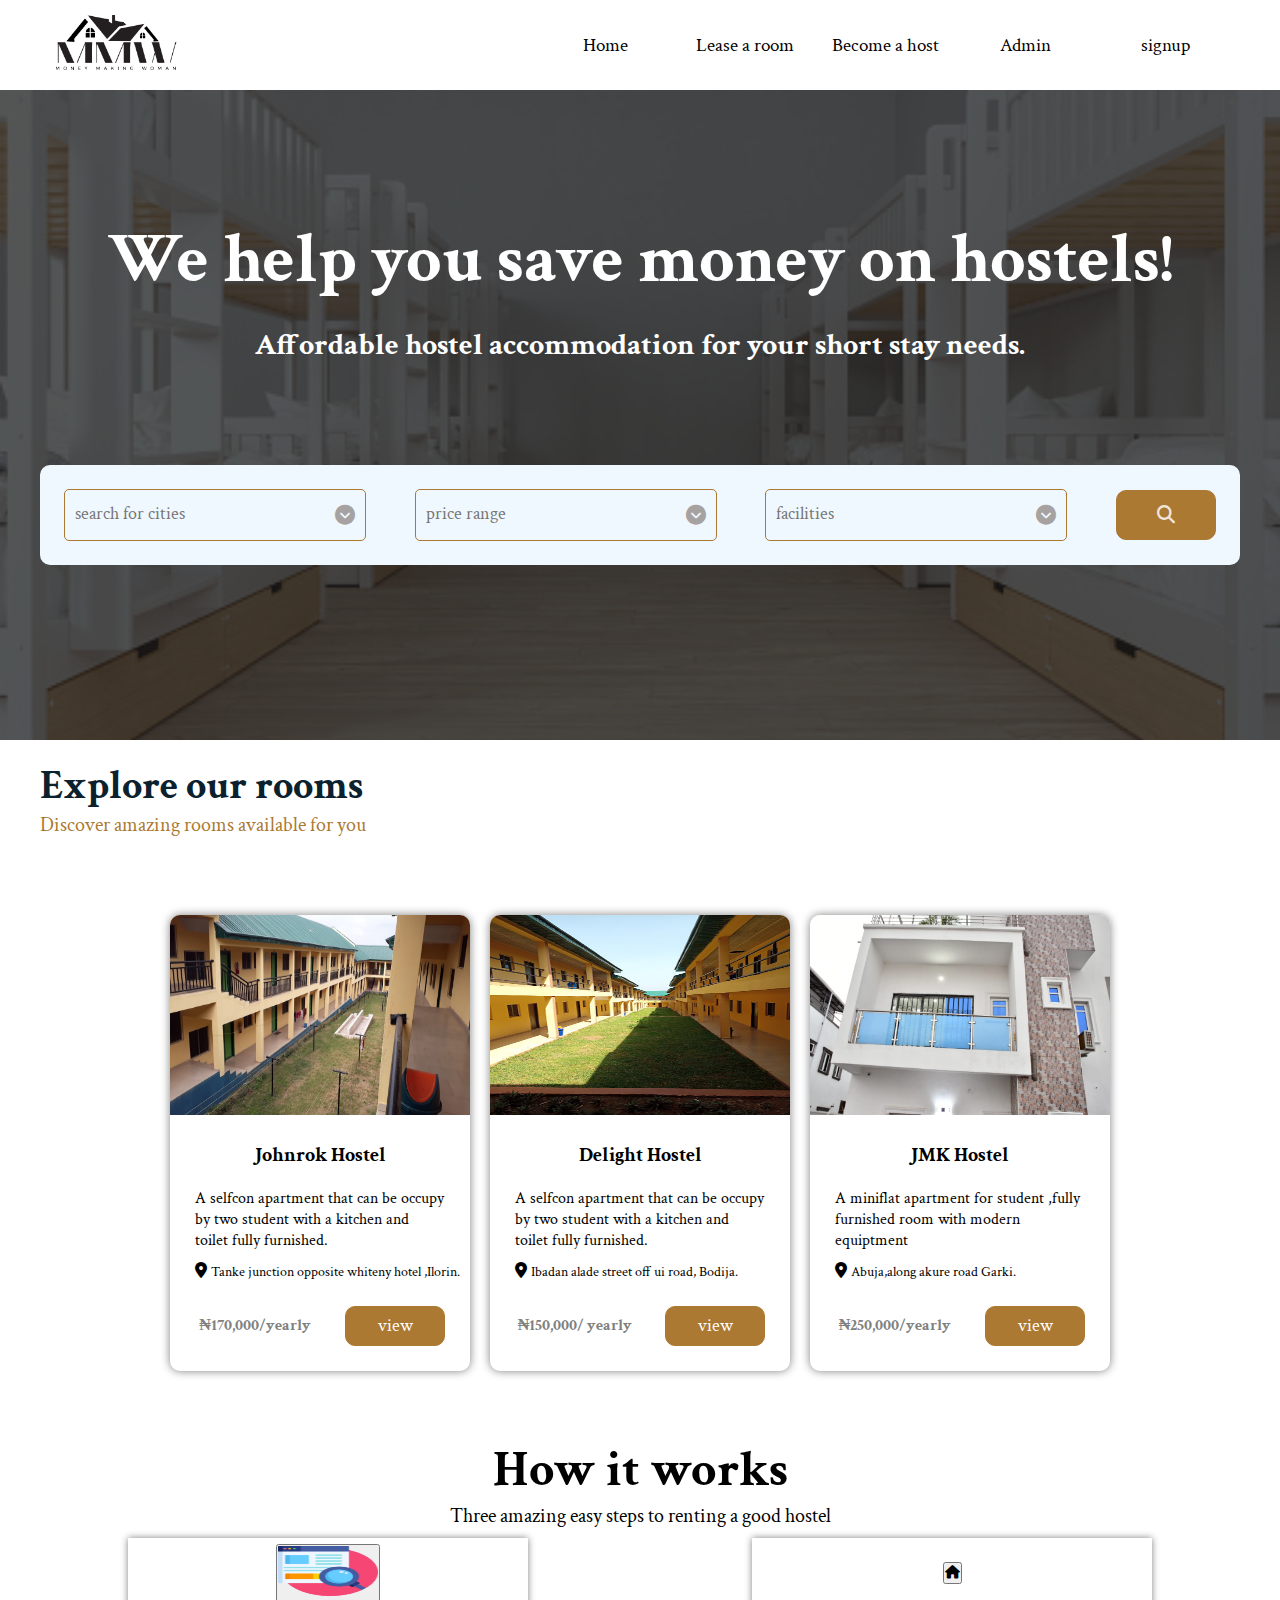
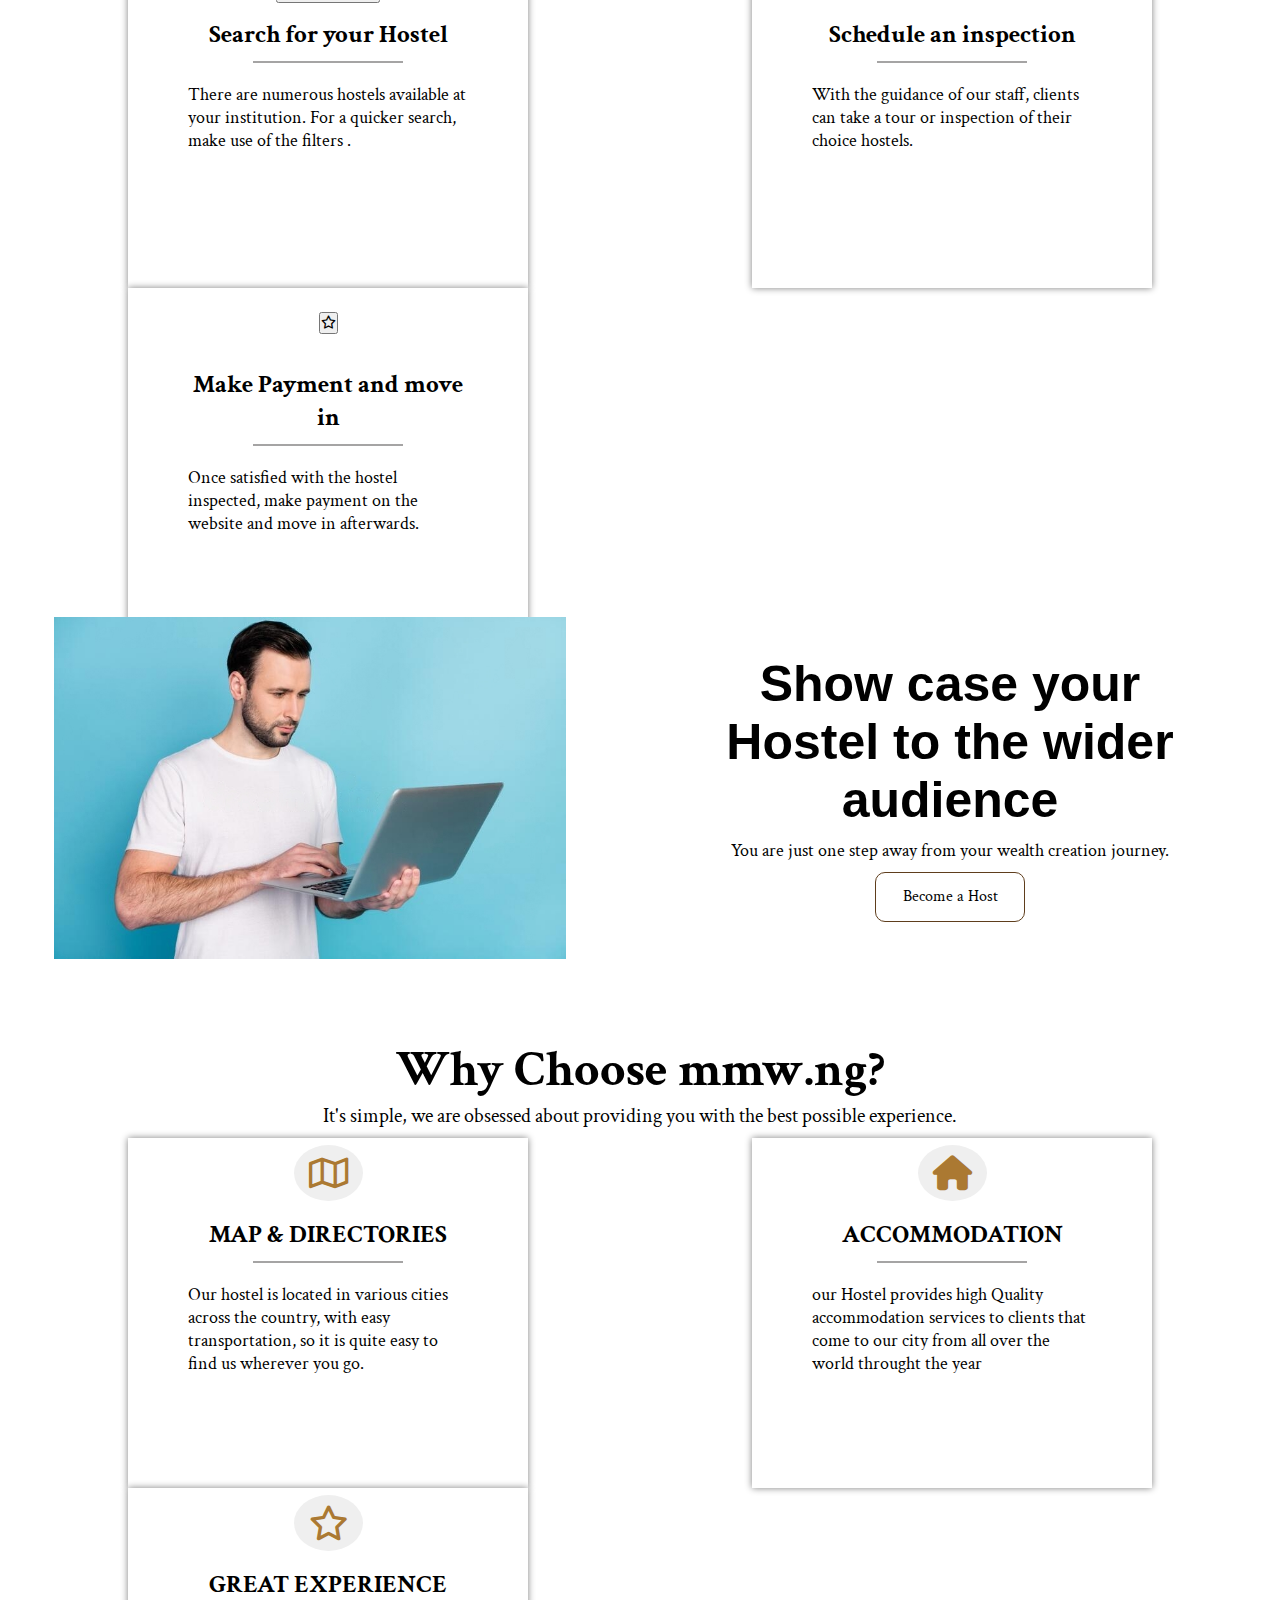
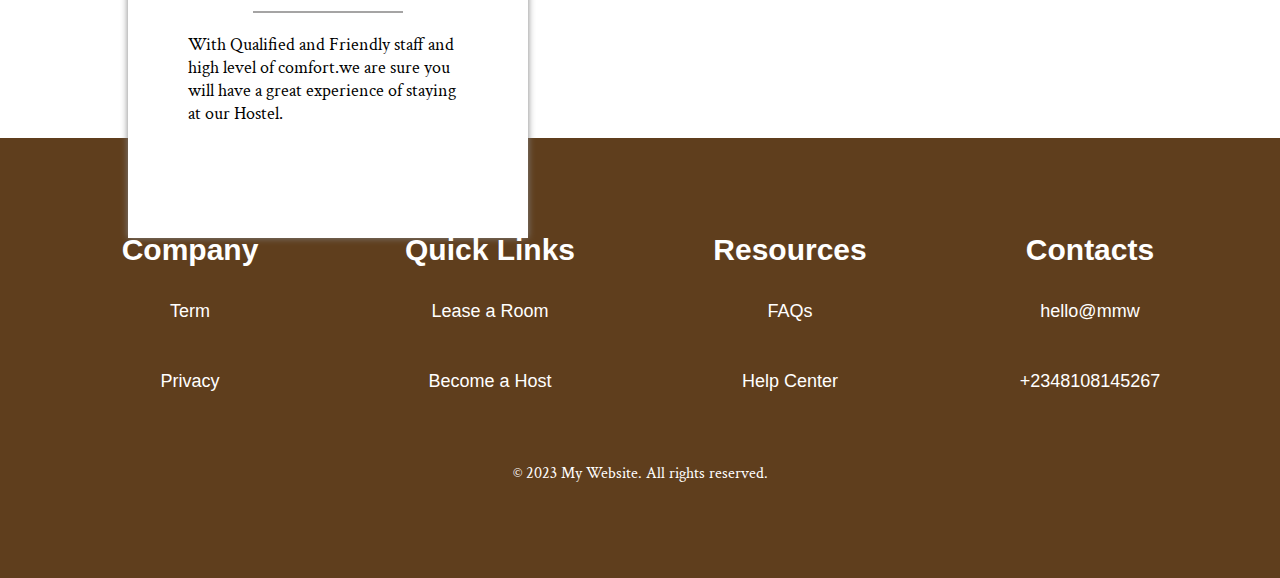
==== index.html @ e80c4d97 "my first commit" ====
<!DOCTYPE html>
<html lang="en">
<head>
    <meta charset="UTF-8">
    <meta http-equiv="X-UA-Compatible" content="IE=edge">
    <meta name="viewport" content="width=device-width, initial-scale=1.0">
    <link rel="stylesheet" href="../fontawesome-free-6.2.1-web/css/all.css">
    <link rel="preconnect" href="https://fonts.googleapis.com">
    <link rel="preconnect" href="https://fonts.gstatic.com" crossorigin>
    <link href="https://fonts.googleapis.com/css2?family=Crimson+Text:wght@400;600;700&display=swap" rel="stylesheet">
    <link rel="stylesheet" href="index.css">
    <title>Document</title>
</head>
<body>
    <main class="backg">
        <div id="topnav" class="topnav" onscroll="myFunction()">
           <div class="im">
             <img id="imag" src="1-removebg-preview.png" alt="">
           </div>
           <div class="but">
             <button id="sco">Home</button>
             <button id="sci">Lease a room</button>
             <button id="scs">Become a host</button>
             <button id="sca">Admin</button>
             <button id="scp" onclick="sign()">signup</button>
           </div>
        </div>
        <div class="content">
           <div class="hos">
              <div class="hos-cont">
                <h1>We help you save money on hostels!</h1>
                <p>Affordable hostel accommodation for your short stay needs.</p>
                <div class="search2">
                  <div class="search">
                    <div class="search3">
                      <input type="text" placeholder="search for cities">
                      <i class="fa fa-circle-chevron-down"></i>
                    </div>
                    <div class="search3">
                      <input type="text" placeholder="price range">
                      <i class="fa fa-circle-chevron-down"></i>
                    </div>
                    <div class="search3">
                      <input type="text" placeholder="facilities">
                      <i class="fa fa-circle-chevron-down"></i>   
                    </div>
                    <button><i class="fa fa-magnifying-glass"></i></button>
                  </div>
                </div>
              </div>
              <!-- <img src="Black_Pink_Bold_Elegant_Monogram_Personal_Brand_Logo-removebg-preview.png" alt="">
              <h1>Hostel Management</h1>
              <button id="list">list your property</button> -->
           </div> 

        </div>
        <div id="explore">
          <h1 class="exp">Explore our rooms</h1>
          <p class="ex">Discover amazing rooms available for you</p>
          <div id="cont-display">
             <div id="display">

             </div>
          </div>
        </div>
        <div class="mm">
          <h1>How it works</h1>
          <p>Three amazing easy steps to renting a good hostel</p>
        </div>
        <div class="cont-offer">
          <div class="offer">
            <div class="offer-child">
              <div class="offer-inner">
                <div class="map2">
                  <button><img src="search.png" alt=""></button>
                </div>
                <h1>Search for your Hostel</h1>
                <aside></aside>
                <p>There are numerous hostels available at your institution. For a quicker search, make use of the filters .</p>
              </div>
            </div>
            <div class="offer-child">
              <div class="offer-inner">
                <div class="map2">
                  <button><i class="fa fa-house"></i></button>
                </div>
                <h1>Schedule an inspection</h1>
                <aside></aside>
                <p>With the guidance of our staff, clients can take a tour or inspection of their choice hostels. </p>
              </div>
            </div>
            <div class="offer-child">
              <div class="offer-inner">
                <div class="map2">
                  <button><i class="fa-regular fa-star"></i></button>
                </div>
                <h1>Make Payment and move in</h1>
                <aside></aside>
                <p>Once satisfied with the hostel inspected, make payment on the website and move in afterwards.</p>
              </div>
            </div>
          </div>
        </div>
        <!-- <div class="hos1">
            <div class="se-im">
                <img src="hostel_belgium_ghent_de-draecke_008005_twin.jpg" alt="">
            </div>
            <div class="se-imi">
                <h1>
                  Experience the ultimate comfort and luxury in our residential halls,
                 where each bedroom boasts of en suite bathrooms, ensuring unparalleled
                  privacy and convenience. Our well-ventilated and spacious rooms are designed
                to accommodate all your needs and provide a relaxing environment for rest and relaxation. You will be delighted by
                the abundance of natural light that streams into every corner of your room, creating a warm and inviting atmosphere that will make you feel right at home.
                </h1>
            </div>
        </div>
        <div class="hos2">
            <div class="elet">
                <h1>
                  "Indulge in a hassle-free lifestyle with our constant supply of electricity
                  in a clean and serene environment. From working on important projects to unwinding
                    after a long day, our uninterrupted power supply and pristine surroundings provide the perfect
                  backdrop for a fulfilling life. Whether you're a student looking for a conducive environment to study
                    or a professional seeking a peaceful sanctuary to relax and recharge, our facilities cater to all your needs
                     and exceed your expectations."
                </h1>
            </div>
            <div class="com">
                <img src="JGI-hostel.jpg" alt="">
            </div>
        </div> -->
       <div class="hos3"> 
            <div class="show-im">
               <img src="portrait-nice-young-person-attentively-look-hands-hold-laptop-coworking-isolated-blue-color-background-234966006-transformed.jpeg" alt=""> 
            </div>
            <div class="show">
              <div class="">
                <h1>Show case your Hostel to the wider audience</h1>
                <p>You are just one step away from your wealth creation journey. </p>
                <button>Become a Host</button>
              </div>
            </div>
        </div>
        <!-- <div class="about">
           <div class="abt">
            <h1>About us</h1>
            <p>Student First online platform that allows students search for apartments within there budget and location with relative ease
                Thank you for considering mmw for your hostel needs. We look forward to the opportunity to serve you and exceed your expectations.
             </p>
           </div>
        </div> -->
        <div class="mm">
          <h1>Why Choose mmw.ng?</h1>
          <p>It's simple, we are obsessed about providing you with the best possible experience.</p>
        </div>
        <div class="cont-offer">
          <div class="offer">
            <div class="offer-child">
              <div class="offer-inner">
                <div class="map">
                  <button><i class="fa-regular fa-map"></i></button>
                </div>
                <h1>MAP & DIRECTORIES</h1>
                <aside></aside>
                <p>Our hostel is located in various cities across the country, with easy transportation, so it is quite easy to find us wherever you go.</p>
              </div>
            </div>
            <div class="offer-child">
              <div class="offer-inner">
                <div class="map">
                  <button><i class="fa fa-house"></i></button>
                </div>
                <h1>ACCOMMODATION</h1>
                <aside></aside>
                <p>our Hostel provides high Quality accommodation services to clients that come to our city from all over the world throught the year</p>
              </div>
            </div>
            <div class="offer-child">
              <div class="offer-inner">
                <div class="map">
                  <button><i class="fa-regular fa-star"></i></button>
                </div>
                <h1>GREAT EXPERIENCE</h1>
                <aside></aside>
                <p>With Qualified and Friendly staff and high level of comfort.we are sure you will have a great experience of staying at our Hostel.</p>
              </div>
            </div>
          </div>
        </div>
        <footer>
          <div class="">
            <div class="container">
              <div class="cont1">
               <h1>Company</h1>
               <button>Term</button>
               <button>Privacy</button>
              </div>
              <div class="cont1">
               <h1>Quick Links</h1>
               <button>Lease a Room</button>
               <button>Become a Host</button>
              </div>
              <div class="cont1">
               <h1>Resources</h1>
               <button>FAQs</button>
               <button>Help Center</button>
              </div>
              <div class="cont1">
               <h1>Contacts</h1>
               <button>hello@mmw</button>
               <button>+2348108145267</button>
              </div>
           </div>
           <div class="cont">
             <p>&copy; 2023 My Website. All rights reserved.</p>
           </div>
          </div>
        </footer>
    </main>
</body>
</html>
<script>
    let display = document.getElementById("display");
     let view = document.getElementById("view");
     
    
    let hostel = [
    {
       title:["Johnrok Hostel"],
       thumsnail:["2017-11-05.jpg"],
       image:["2017-11-05.jpg",],
       description:["A selfcon apartment that can be occupy by two student with a kitchen and toilet fully furnished. "],
       location:["Tanke junction opposite whiteny hotel ,Ilorin."],
       price:["₦170,000/yearly"]
    },
    {
      title:["Delight Hostel"],
      thumsnail:["2018-08-18.jpg"],
      image:["2018-08-18.jpg",],
      description:["A selfcon apartment that can be occupy by two student with a kitchen and toilet fully furnished."],
      location:["Ibadan alade street off ui road, Bodija."],
      price:["₦150,000/ yearly"]
   },{
    title:["JMK Hostel"],
    thumsnail:["IMG-20210711-WA0029.6a24b456.jpg"],
    image:["IMG-20210711-WA0029.6a24b456.jpg"],
    description:["A miniflat apartment for student ,fully furnished room with modern equiptment "],
    location:["Abuja,along akure road Garki."],
    price:["₦250,000/yearly"]
 }
 ]
 


 function show(){

   for (let index = 0; index < hostel.length; index++) {
       const element = hostel[index];

     display.innerHTML +=  `
       <div class="container1">
         <div class="im-cont">
           <img src="${hostel[index].thumsnail}">
         </div>
         <div class="container2" id="container2">
            <div class="con">
              <h1 class="title">${hostel[index].title}</h1>
              <p class="descrp">${hostel[index].description}</p>
             <div class="location">
                <i class="fa fa-location-dot"></i>
                <span>${hostel[index].location}</span>
             </div>
             <div class="fle">
               <div class="price2">
                 ${hostel[index].price}
               </div>
                <button class="view" onclick="view(event)" id="view">view</button>
             </div>
            </div>
         </div>  
       </div>
     `
     
   }
 }
   show()


    function sign() {
        window.location.href = "signup.html"
    }
</script>
---- index.css ----
*{
    margin: 0;
    padding: 0;
    font-family: 'Crimson Text', serif;
}
.topnav{
    width: 100%;
    height: 90px;
    display: flex;
    justify-content: space-around;
    align-items: center;
    background-color:transparent;
}
.backg{
    width: 100%;
    height: auto;
}
.im{
    width: 400px;
}
.im img{
    width: 150px;
    max-width: 100%;
    /* width: 200px; */
    /* height: 150px; */
}
.but{
    width: 700px;
    height: 80px;
    display: flex;
    justify-content: space-between;
    align-items: center;
}
.but button{
    width: 150px;
    height: 50px;
    background-color: transparent;
    border: none;
    font-size: 19px;
    font-weight: 500;
    color: black;
}
.scro{
    width: 100px;
    height: 50px;
    background-color: transparent;
    border: none;
    font-size: 17px;
    font-weight: 500;
    color:black; 
}
.but button:hover{
    color: rgb(171, 121, 50);
}
.content{
    background-image: url(istockphoto-1292522563-170667a.jpg);
    opacity: 1.0;
    background-position: center;
    background-size: cover;
    width: 100%;
    height: 650px;
    display: flex;
    justify-content: center;
    align-items: center;
}
.hos{
    width: 100%;
    height: 650px;
    text-align: center;
    display: flex;
    justify-content: center;
    align-items: center;
    background-color: rgba(27, 27, 27, 0.747);
}
.hos-cont{
    width: 1200px;
    height: 400px;
    text-align: center;
  }
  .hos-cont p{
    font-size: 30px;
    font-weight: 700;
    color: white;
    margin-top: 20px;
  }
  .hos-cont h1{
    font-size: 70px;
    letter-spacing: 0.1m;
    color: white;
  }
  .hos-cont input{
    width: 900px;
    height: 100px;
    background-color: transparent;
  }
/* .hos h1{
    font-size: 45px;
    margin-top: -120px;
    color: white;
} */
.hos1{
    width: 100%;
    height: 500px;
    display: flex;
    flex-wrap: wrap;
    justify-content: space-around;
    align-items: center;
}
.se-im{
    /* display: flex;
    justify-content: center;
    align-items: center; */
    width: 40%;
    height: 400px;
    /* margin: 20px; */
}
.se-im img{
    width: 100%;
    height: fit-content;
    max-height: 100%;
}
.se-imi{
    width: 40%;
    height: 400px;
    display: flex;
    justify-content: center;
    align-items: center;
}

.se-imi h1{
    display: flex;
    justify-content: center;
    align-items: center;
    font-size: 20px;
    text-align: center;
    color: black;
}
.hos2{
    width: 100%;
    height: 500px;
    display: flex;
    flex-wrap: wrap;
    justify-content: space-around;
    align-items: center;
}
.elet{
    width: 40%;
    height: 400px;
    display: flex;
    justify-content: center;
    align-items: center;
}
.elet h1{
    font-size: 20px;
    text-align: center;  
    color: black;
}
.com{
    display: flex;
    justify-content: center;
    align-items: center;
    width: 40%;
    height: 400px;
}
.com img{
    width: 100%;
    height: 400px;
    max-height:100%;
}
.about{
    width: 100%;
    height: 300px;
    background-color: rgb(171, 121, 50);
    display: flex;
    justify-content: center;
    align-items: center;
}
.abt{
    width: 600px;
    height: 150px;
}
.abt h1{
    font-size: 50px;
    font-weight: 700;
    color: black;
    text-align: center;
}
.abt p {
    margin-top: 22px;
    font-size: 20px;
    font-weight: 400;
    color: white;
    text-align: center;
}
.hos3{
    width: 100%;
    height: 500px;
    display: flex;
    flex-wrap: wrap;
    justify-content: space-around;
    align-items: center;
}
.show{
    display: flex;
    justify-content: center;
    align-items: center;
    margin: 20px;
    width: 40%;
    height: 400px;
    text-align: center;
}
.show h1{
    font-size: 50px;
    font-weight: 700;
     font-family: Arial, Helvetica, sans-serif;
     color:black;
}
.show p {
    font-size: 18px;
    font-weight: 400;
    margin-top: 10px;
    color: black;
}
.show button{
    margin-top: 10px;
    width: 150px;
    height: 50px;
    background-color: white;
    border: 1px solid #5F3E1D;
    border-radius: 10px;
    font-size: 16px;

}
.show-im{
    display: flex;
    justify-content: center;
    align-items: center;
    width: 40%;
    height: 400px;
}
.show-im img{
    width: 100%;
    height: fit-content;
    max-height: 100%;
}
#list{
    width: 200px;
    height: 50px;
    background-color: transparent;
    color: white;
    border-radius: 10px;
    border: 1px solid rgb(12, 33, 46);
    font-size: 18px;
    margin-top: 20px;
}
#list:hover{
    background-color: ;
}
footer {
    display: flex;
    justify-content: center;
    align-items: center;
    height: 400px;
    background-color: #5F3E1D;
    padding: 20px 0;
  }
  
  .container {
    display: flex;
    justify-content: space-between;
    align-items: center;
    max-width: 1200px;
    margin: 0 auto;
    text-align: center;
  }
  .cont1{
    width: 300px;
    height: 200px;
    display: block;
  }
  .cont1 h1{
    font-size: 30px;
    font-family: 'Segoe UI', Tahoma, Geneva, Verdana, sans-serif;
    font-weight: 700;
    color: white;
  }
  .cont1 button{
    width: 150px;
    height: 50px;
    border: none;
    background-color: transparent;
    margin-top: 20px;
    font-size: 18px;
    font-family: 'Segoe UI', Tahoma, Geneva, Verdana, sans-serif;
    color: white;
  }
  .cont{
    padding-top: 30px;
    width: 500px;
    margin: 0 auto;
  }
  .cont p{
    text-align: center;
    color: white;
  }
  .cont1 button:hover{
     color: rgb(171, 121, 50);
  }
  #display{
    width: 75%;
    height: 600px;
    display: flex;
    flex-wrap: wrap;
    justify-content: space-around;
    align-items: center;
  }
  #cont-display{
    width: 100%;
    display: flex;
    justify-content: center;
    align-items: center;
    height: 600px;
  }
  .container1{
    width: fit-content;
    height: fit-content;
    background-color: white;
    box-shadow: 0px 0px 10px gray;
    border-radius: 10px;
    text-align: center;
    /* padding: 10px 15px; */
    margin-top: 10px;
  }
  .container1:hover .view{
    display: block;
  }
  .explore{
    width: 100%;
    height: 40px;
  }
  .exp{
    margin-top: 20px;
    font-size: 40px;
    font-weight: 700;
    margin-left: 40px;
    color: rgb(12, 33, 46);
  }
  .ex{
    font-size: 20px;
    font-weight: 500;
    margin-left: 40px;
    color:rgb(171, 121, 50);
  }
 .container2{
    position: relative;
    width: 300px;
    height: 250px;
    padding: 10px auto;
    display: flex;
    justify-content: center;
    align-items: center;
  }
  .con{
    width: 250px;
  }
  .title{
    font-size: 20px;
    text-align: center;
  }
  .descrp{
    margin-top: 20px;
    font-size: 16px;
    text-align: left;
  }
  .location span{
    margin-top: 20px;
    font-size: 14px;
    font-weight: 500;
    text-align: center;
  }
  .price{
    margin-top: 20px;
    font-size: 16px;
    text-align: start;
  }
  .price2{
    width: 120px;
    height: 50px;
    display: flex;
    justify-content: center;
    align-items: center;
    text-align: center;
    color: gray;font-weight: 700;
  }
  .fle{
    height: 50px;
    width: 250px;
    display: flex;
    flex-direction: row;
    text-align: center;
    justify-content: space-between;
    align-items: center;
  }
  .view{
    width: 100px;
    height: 40px;
    border-radius: 10px;
    background-color: rgb(171, 121, 50);
    border: 1px solid rgb(171, 121, 50);
    color: white;
    font-size: 18px;
    /* position: absolute; */
    /* bottom: 20; */
    /* right: 0; */
    /* display: none; */
  }
  .im-cont img{
    width: 300px;
    height: 200px;
    border-radius: 10px 10px 0px 0px;
  }
  .location{
    width: 300px;
    height: 40px;
    text-align: start;
    margin-top: 10px;
    /* padding-inline: 10px; */
    display: inline-flexbox;
  }
  .mm{
    width: 100%;
    height: 100px;
    text-align: center;
  }
  .mm h1{
    font-size: 50px;
  }
  .mm p{
    font-size: 20px;
  }
  .cont-offer{
    width: 100%;
    height: 600px;
    display: flex;
    justify-content: center;
    align-items: center;
  }
  .offer{
    width: 80%;
    height:600px;
    display: flex;
    justify-content: space-between;
    flex-wrap: wrap;
    align-items: center;
  }
  .offer-child{
    width: 400px;
    height: 350px;
    display: flex;
    justify-content: center;
    align-items: center;
    background-color: white;
    box-shadow: 0px 0px 7px gray;
  }
  .offer-inner{
    width: 280px;
    height: 350px;
  }
  .offer-inner h1{
    font-size: 25px;
    text-align: center;
    margin: 10px 0;
  }
  .offer-inner p{
    font-size: 18px;
    margin-top: 20px;
  }
  .map{
    display: flex;
    justify-content: center;
    align-items: center;
    width: 280px;
    height: 70px;
  }
  .map i{
    font-size: 35px;
    color: rgb(171, 121, 50);
  }
  .map button{
    /* width: 80px;
    height: 50px; */
    padding: 10px 15px;
    /* background-color: rgb(189, 157, 18); */
    border: none;
    border-radius: 100%;
  }
  .map2{
    display: flex;
    justify-content: center;
    align-items: center;
    width: 280px;
    height: 70px;
  }
  .map2 img{
    width:100px ;
    height: 50px;
    max-width: 100%;
  }
  aside{
    width: 150px;
    height: 2px;
    background-color:rgb(165, 164, 164);
    margin: 0 auto;
  }
  .search2{
    width: 100%;
    height: 300px;
    display: flex;
    justify-content: center;
    align-items: center;
  }
  .search{
    width: 1200px;
    height: 100px;
    background-color: aliceblue;
    display: flex;
    justify-content: space-around;
    align-items: center;
    border-radius: 10px;
  }
  .search3{
    width: 300px;
    height: 50px;
    display: flex;
    justify-content: center;
    align-items: center;
    border-radius: 5px;
    border: 1px solid rgb(171, 121, 50);
  }
  .search3 i{
    font-size: 20px;
    color: rgb(167, 162, 162);
    padding-inline: 10px;
  }
  .search button{
    width: 100px;
    height: 50px;
    border-radius: 10px;
    background-color: rgb(171, 121, 50);
    border: 1px solid rgb(171, 121, 50);
  }
  .search button i{
    font-size: 18px;
    color: rgba(255, 255, 255, 0.829);
  }
  .search input{
      width: 300px;
      height: 50px;
      border: none;
      outline: none;
      /* border: 1px solid rgb(171, 121, 50); */
      border-radius: 5px;
  }
  .search input:focus{
    outline: none;
  }
  .search input::placeholder{
    padding-inline: 10px;
    font-size: 18px;
    font-weight: 500;
  }
  
  @media screen and (max-width:700px) {
    .hos1{
        width: 100%;
        height: fit-content;
        display: flex;
        flex-wrap: wrap;
        justify-content: space-around;
        align-items: center;
        border-bottom: 6px solid black;
    }
    .se-im{
        /* display: flex;
        justify-content: center;
        align-items: center; */
        width: 100%;
        height: 400px;
        /* margin: 20px; */
    }
    .se-im img{
        width: 100%;
        height: fit-content;
        max-height: 100%;
    }
    .se-imi{
        width: 100%;
        height: 400px;
        display: flex;
        justify-content: center;
        align-items: center;
    }
    .but{
        width: 400px;
        height: 80px;
        display: flex;
        justify-content: space-between;
        align-items: center;
    }
}
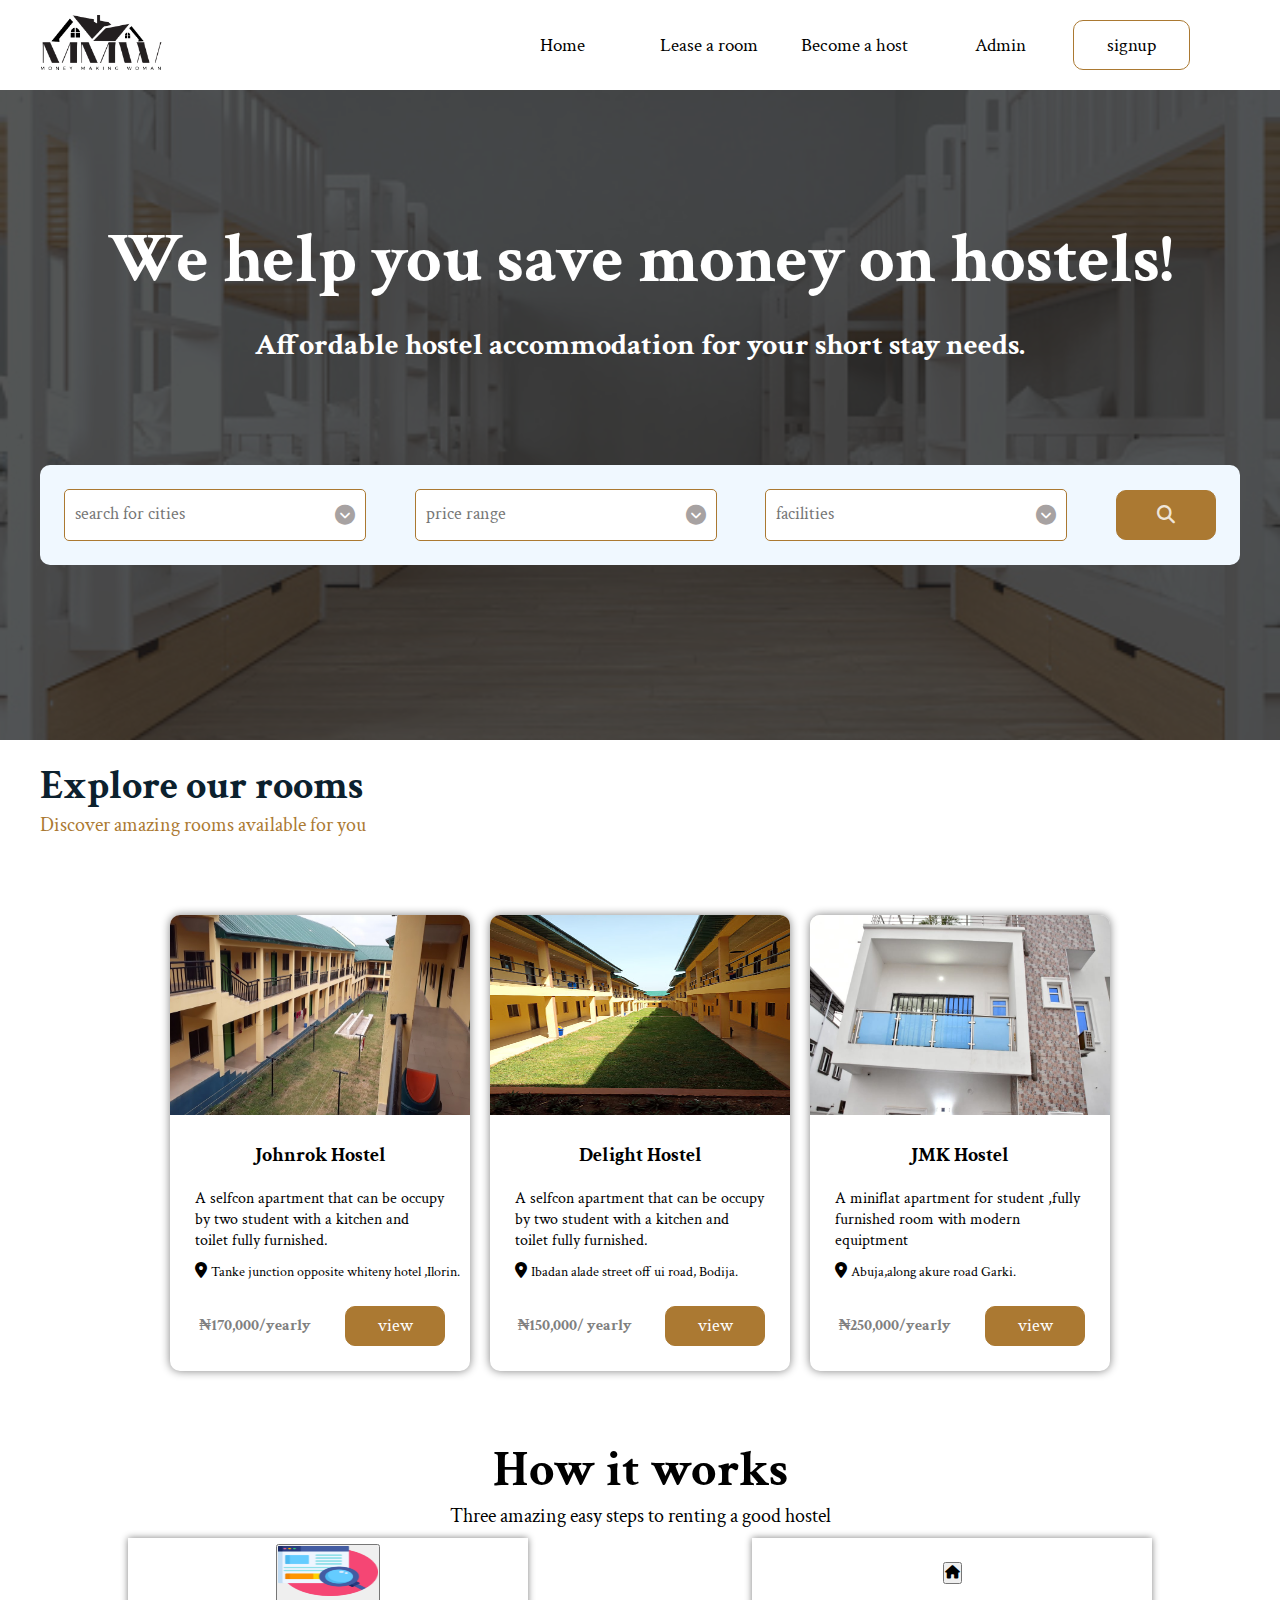
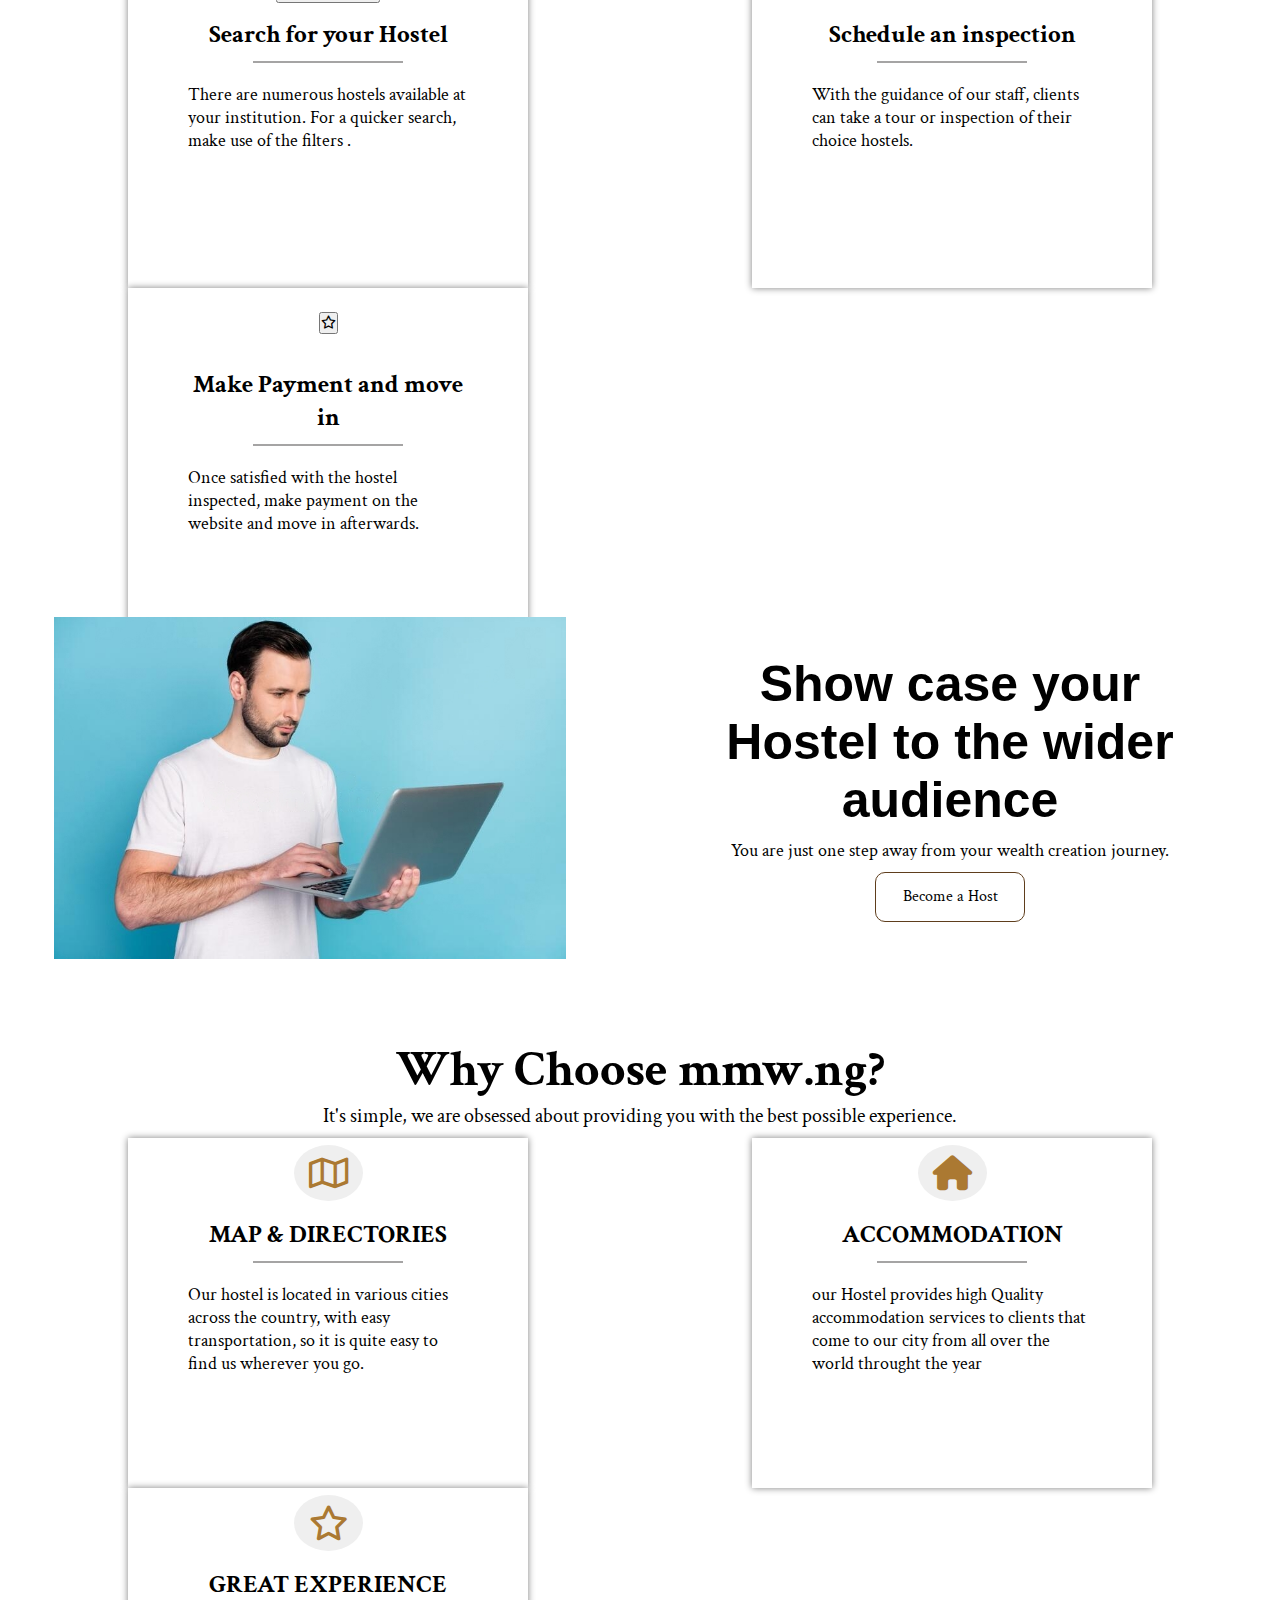
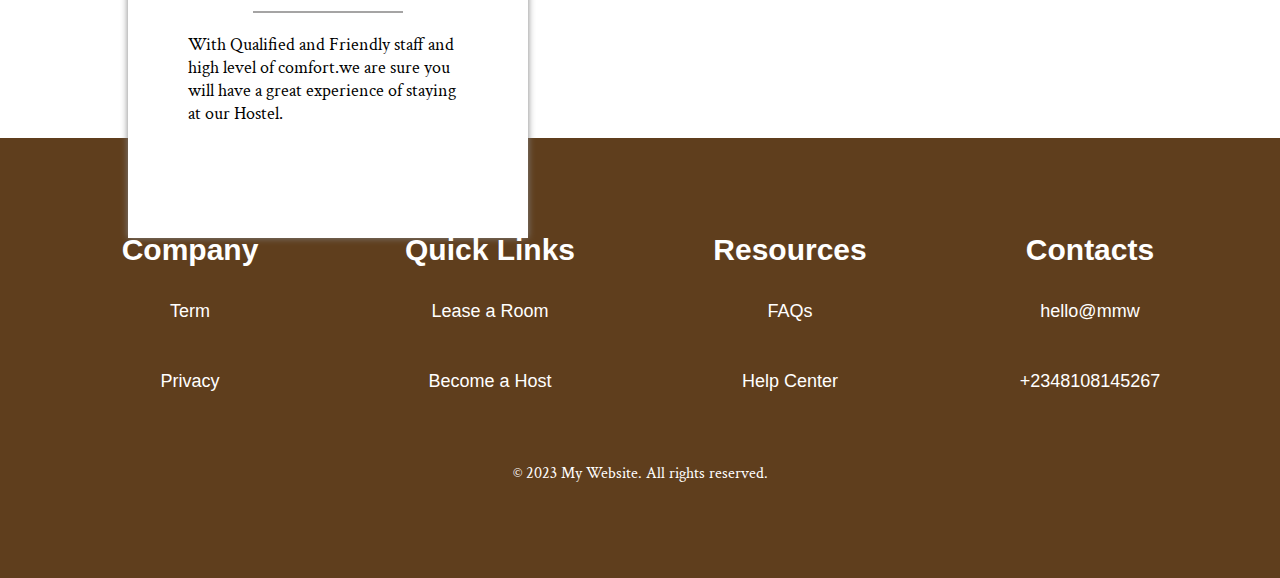
==== commit fb7da9e8: "add existing file to git" ====
--- a/index.html
+++ b/index.html
@@ -22,7 +22,10 @@
              <button id="sci">Lease a room</button>
              <button id="scs">Become a host</button>
              <button id="sca">Admin</button>
-             <button id="scp" onclick="sign()">signup</button>
+             <button id="sign" onclick="sign()">signup</button>
+           </div>
+           <div>
+             
            </div>
         </div>
         <div class="content">
--- a/index.css
+++ b/index.css
@@ -23,6 +23,20 @@
     max-width: 100%;
     /* width: 200px; */
     /* height: 150px; */
+}
+#sign{
+    width: 120px;
+    height: 50px;
+    background-color: transparent;
+    border: 1px solid rgb(171, 121, 50);
+    border-radius: 10px;
+    font-size: 19px;
+    font-weight: 500;
+    color: black;
+}
+#sign:hover{
+   transform:scale(1.2);
+   transition: 2s ease-in-out;
 }
 .but{
     width: 700px;
@@ -535,6 +549,7 @@
     justify-content: center;
     align-items: center;
     border-radius: 5px;
+    background-color: white;
     border: 1px solid rgb(171, 121, 50);
   }
   .search3 i{
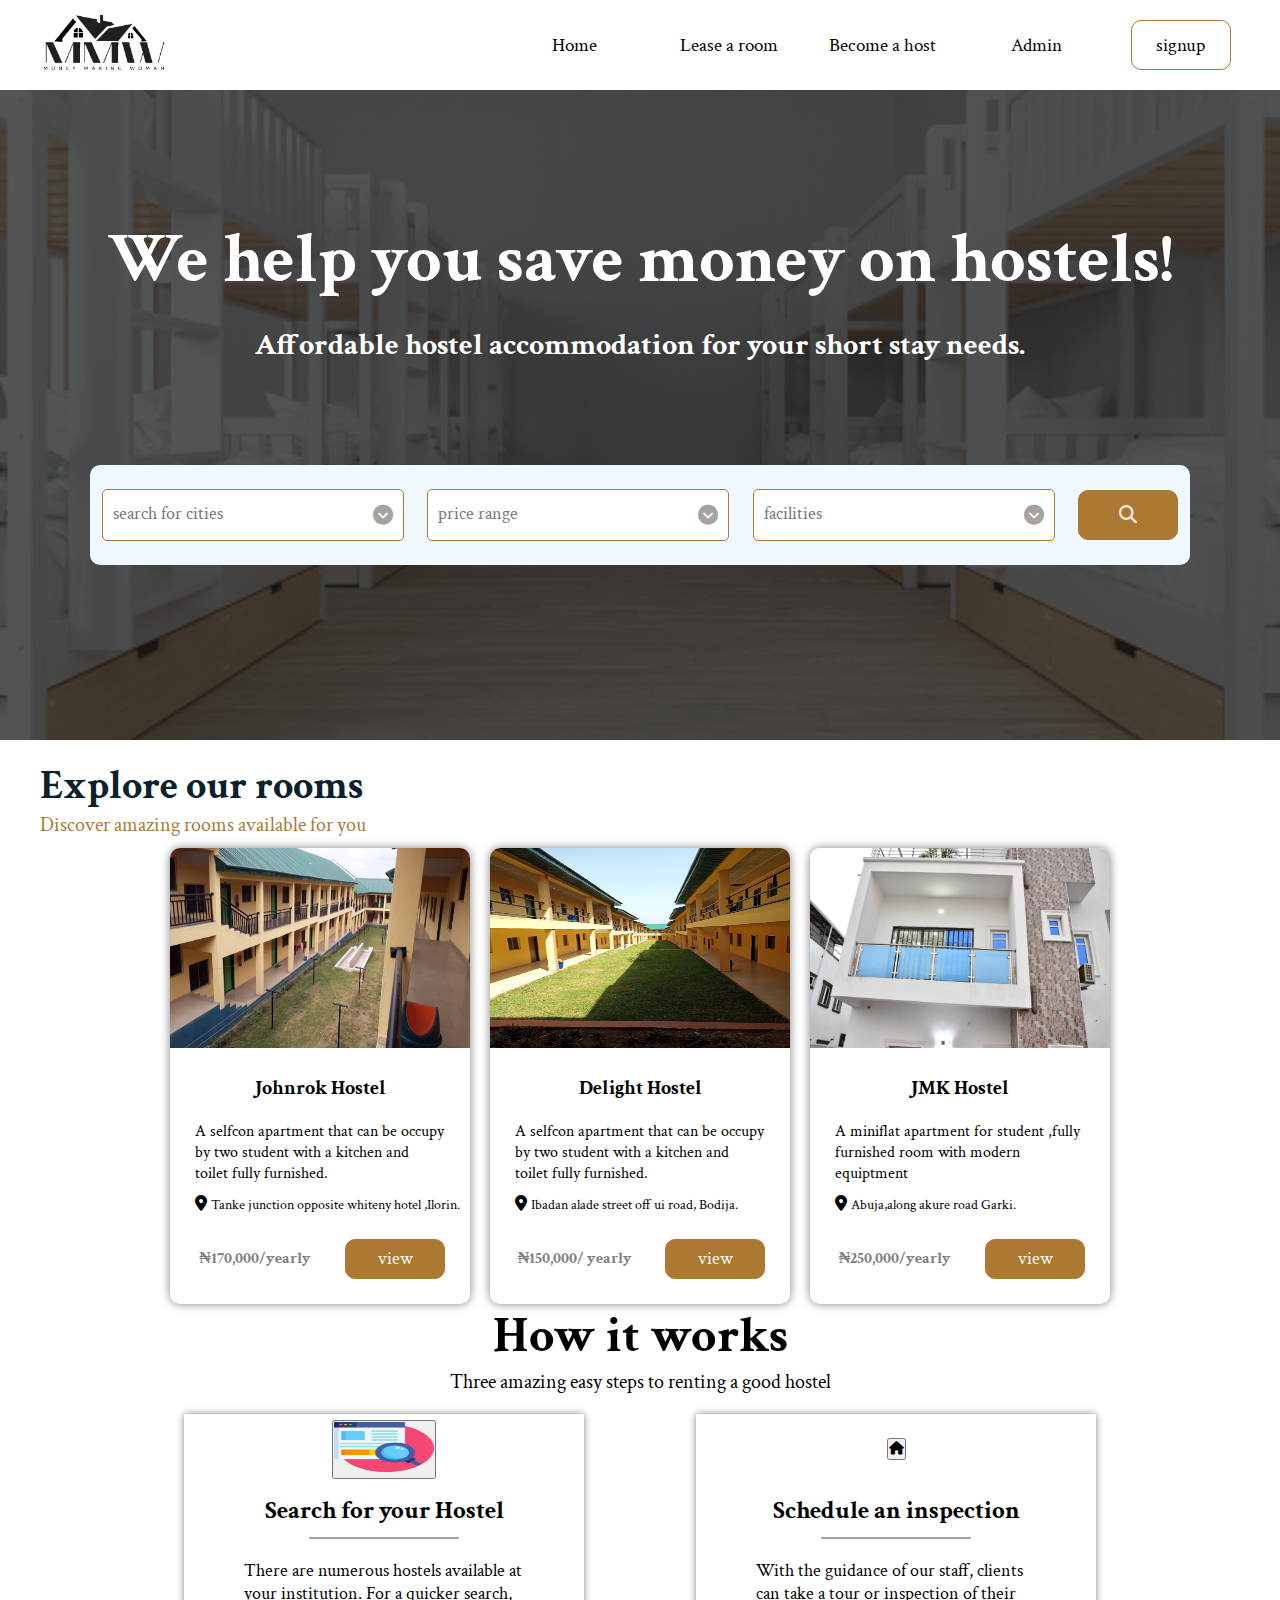
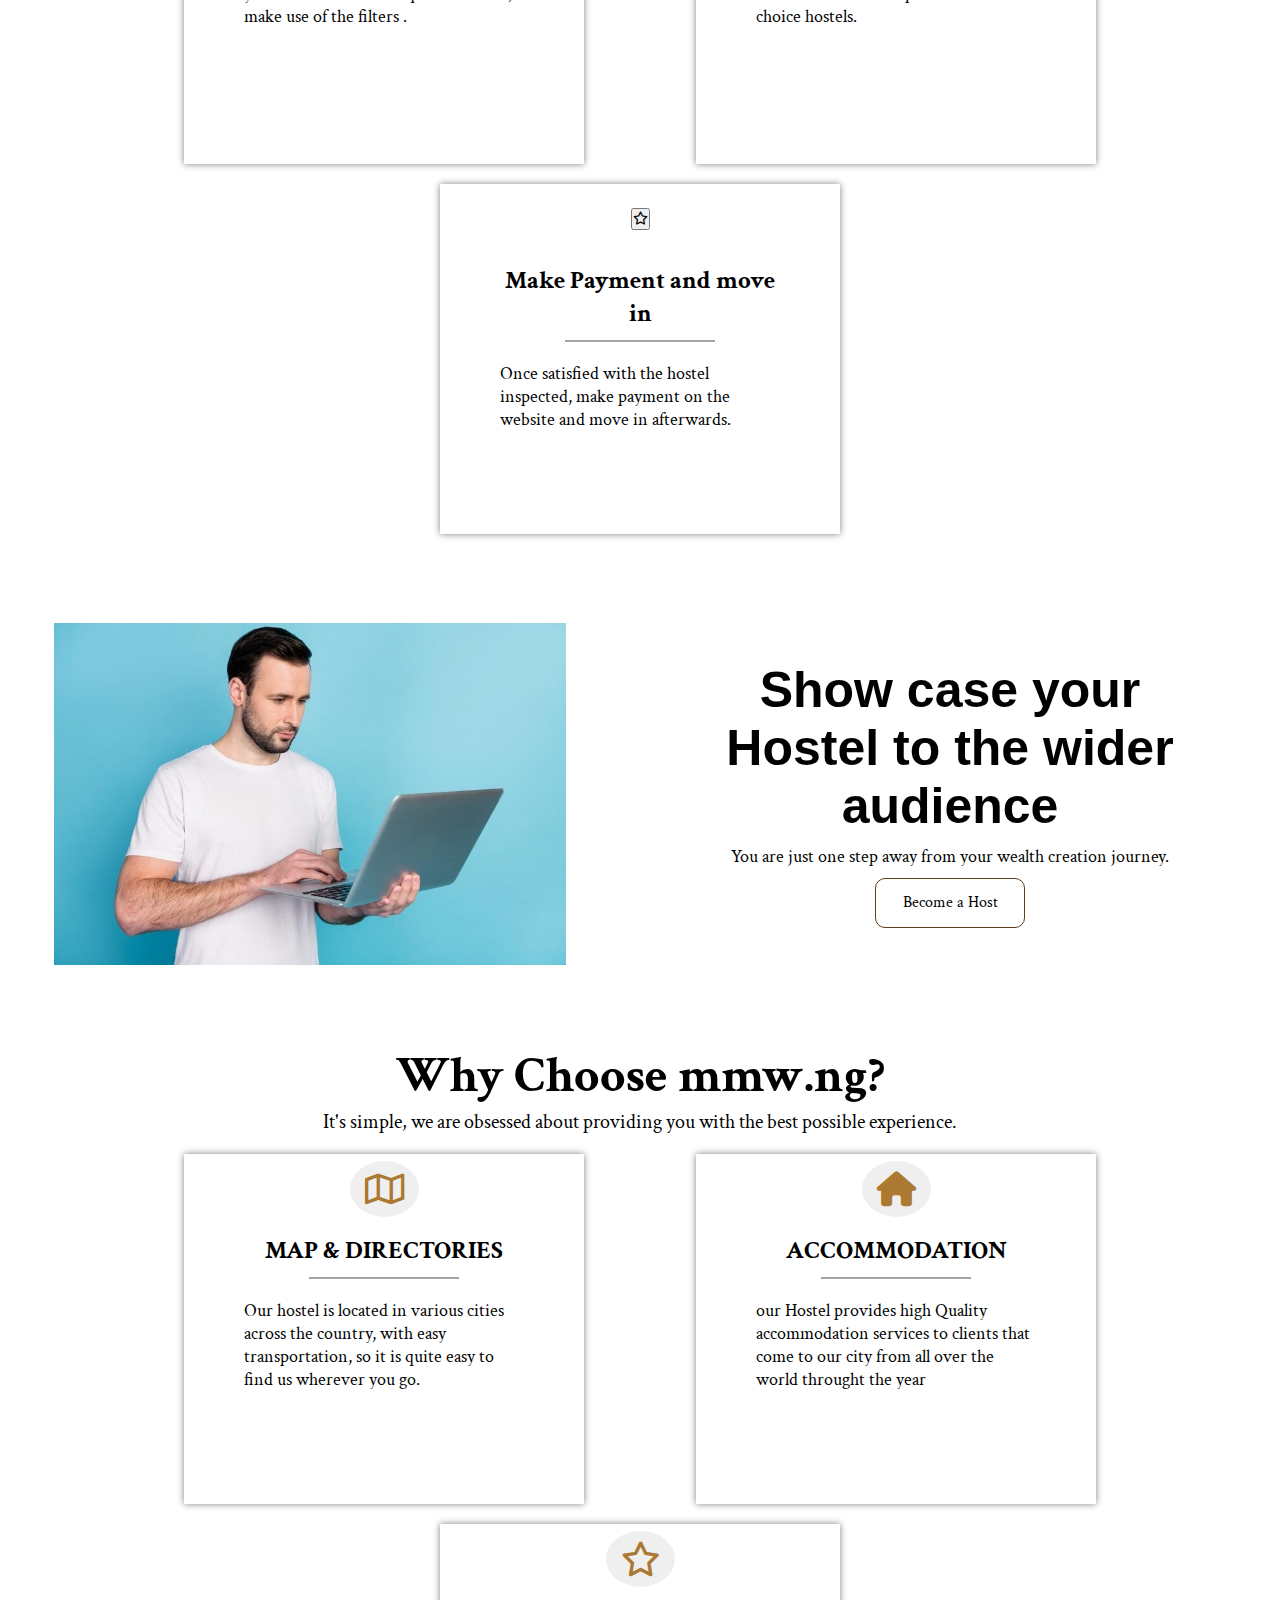
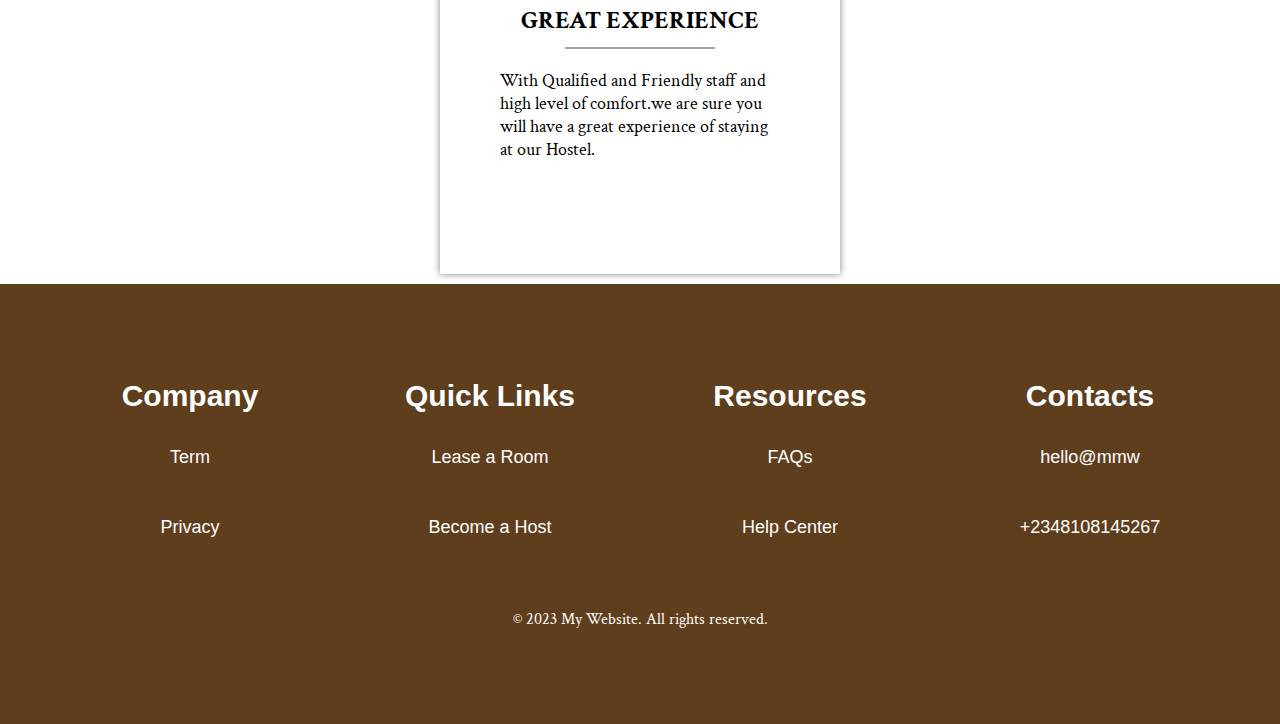
==== commit 634c920d: "my third commit" ====
--- a/index.html
+++ b/index.html
@@ -24,15 +24,38 @@
              <button id="sca">Admin</button>
              <button id="sign" onclick="sign()">signup</button>
            </div>
-           <div>
-             
-           </div>
+           <div class="bar2">
+             <button onclick="drop()" class="bar">
+              <i class="fa-solid fa-bars"></i>
+             </button>
+           </div>
+        </div>
+        <div id="dropdown">
+          <div class="drop1">
+              <button onclick="back()" class="icon">
+                <i class="fa-solid fa-xmark"></i>
+              </button>
+              <div class="drop">
+                    <button>Home</button>
+                    <button>Lease a room</button>
+                    <button>occupant</button>
+                    <button>Become a Host</button>
+                    <button onclick="sign()">signup</button>
+              </div>
+              <div class="imgna">
+                 <img src="Black_Pink_Bold_Elegant_Monogram_Personal_Brand_Logo-removebg-preview.png" alt="">
+              </div>
+          </div>
         </div>
         <div class="content">
            <div class="hos">
               <div class="hos-cont">
-                <h1>We help you save money on hostels!</h1>
-                <p>Affordable hostel accommodation for your short stay needs.</p>
+                <div class="text-con">
+                  <div>
+                  <h1>We help you save money on hostels!</h1>
+                  <p>Affordable hostel accommodation for your short stay needs.</p>
+                  </div>
+                </div>
                 <div class="search2">
                   <div class="search">
                     <div class="search3">
@@ -66,6 +89,7 @@
              </div>
           </div>
         </div>
+        <div class="contain3">
         <div class="mm">
           <h1>How it works</h1>
           <p>Three amazing easy steps to renting a good hostel</p>
@@ -104,6 +128,7 @@
             </div>
           </div>
         </div>
+       </div> 
         <!-- <div class="hos1">
             <div class="se-im">
                 <img src="hostel_belgium_ghent_de-draecke_008005_twin.jpg" alt="">
@@ -141,7 +166,7 @@
               <div class="">
                 <h1>Show case your Hostel to the wider audience</h1>
                 <p>You are just one step away from your wealth creation journey. </p>
-                <button>Become a Host</button>
+                <button onclick="agsign()">Become a Host</button>
               </div>
             </div>
         </div>
@@ -226,6 +251,8 @@
 <script>
     let display = document.getElementById("display");
      let view = document.getElementById("view");
+     document.getElementById("dropdown").style.display = "none"
+
      
     
     let hostel = [
@@ -293,4 +320,14 @@
     function sign() {
         window.location.href = "signup.html"
     }
+    function agsign() {
+      window.location.href = "signup2.html"
+    }
+     function back() {
+      document.getElementById("dropdown").style.display = "none"
+    }
+      function drop() {
+      document.getElementById("dropdown").style.display = "block" 
+     document.getElementById("dropdown").style.transition = "2s" 
+    }
 </script>--- a/index.css
+++ b/index.css
@@ -10,6 +10,7 @@
     justify-content: space-around;
     align-items: center;
     background-color:transparent;
+    /* border: 1px solid red; */
 }
 .backg{
     width: 100%;
@@ -25,7 +26,7 @@
     /* height: 150px; */
 }
 #sign{
-    width: 120px;
+    width: 100px;
     height: 50px;
     background-color: transparent;
     border: 1px solid rgb(171, 121, 50);
@@ -39,14 +40,15 @@
    transition: 2s ease-in-out;
 }
 .but{
-    width: 700px;
+    width: 750px;
     height: 80px;
     display: flex;
-    justify-content: space-between;
-    align-items: center;
+    justify-content: space-around;
+    align-items: center;
+    /* border: 1px solid red; */
 }
 .but button{
-    width: 150px;
+    width: 120px;
     height: 50px;
     background-color: transparent;
     border: none;
@@ -66,6 +68,69 @@
 .but button:hover{
     color: rgb(171, 121, 50);
 }
+.bar2{
+  display: none;
+}
+.bar{
+  background-color: white;
+  padding: 8px 15px;
+  border-radius: 10px;
+}
+.bar i{
+  font-size: 25px;
+}
+#dropdown{
+  width: 50%;
+  height: 100vh;
+  display: flex;
+  justify-content: center;
+  align-items: center;
+  background-color: rgba(66, 36, 6, 0.897);
+  position: fixed;
+  right: 0;
+  top: 0;
+}
+.drop1{
+  width: 75%;
+  height: 100vh; 
+  justify-content: center;
+}
+.drop{
+  width: 75%;
+  height: 600px;
+  display: block;
+  justify-content: center;
+}
+.drop button{
+  width: 100%;
+  height: 100px;
+  background-color:transparent;
+  border: none;
+  font-size: 22px;
+  font-weight: 500;
+  color:#edf1f5;
+}
+.icon{
+  width: 100px;
+  height: 60px;
+  display: flex;
+  justify-content: center;
+  align-items: center;
+  border: none;
+  background-color: transparent;
+}
+.icon i{
+  font-size: 20px;
+  color:#edf1f5;
+}
+.imgna{
+  width: 400px;
+  text-align: center;
+}
+.imgna img{
+  width: 150px;
+  max-width: 100%;
+}
 .content{
     background-image: url(istockphoto-1292522563-170667a.jpg);
     opacity: 1.0;
@@ -73,6 +138,7 @@
     background-size: cover;
     width: 100%;
     height: 650px;
+    max-width: 100%;
     display: flex;
     justify-content: center;
     align-items: center;
@@ -87,9 +153,18 @@
     background-color: rgba(27, 27, 27, 0.747);
 }
 .hos-cont{
-    width: 1200px;
+    width: 1100px;
+    max-width: 100%;
     height: 400px;
     text-align: center;
+  }
+  .text-con{
+    width: 100%;
+    max-width: 100%;
+    height: auto;
+    display: flex;
+    justify-content: center;
+    align-items: center;
   }
   .hos-cont p{
     font-size: 30px;
@@ -322,7 +397,8 @@
   }
   #display{
     width: 75%;
-    height: 600px;
+    max-width: 100%;
+    height: auto;
     display: flex;
     flex-wrap: wrap;
     justify-content: space-around;
@@ -330,10 +406,11 @@
   }
   #cont-display{
     width: 100%;
-    display: flex;
-    justify-content: center;
-    align-items: center;
-    height: 600px;
+    max-width: 100%;
+    display: flex;
+    justify-content: center;
+    align-items: center;
+    height: auto;
   }
   .container1{
     width: fit-content;
@@ -351,6 +428,7 @@
   .explore{
     width: 100%;
     height: 40px;
+    border: 1px solid red;
   }
   .exp{
     margin-top: 20px;
@@ -452,24 +530,31 @@
   .mm p{
     font-size: 20px;
   }
+  .contain3{
+    width: 100%;
+    height: auto;
+  }
   .cont-offer{
     width: 100%;
-    height: 600px;
+    max-width: 100%;
+    height: auto;
     display: flex;
     justify-content: center;
     align-items: center;
   }
   .offer{
     width: 80%;
-    height:600px;
-    display: flex;
-    justify-content: space-between;
+    height:auto;
+    display: flex;
+    justify-content: space-around;
     flex-wrap: wrap;
     align-items: center;
   }
   .offer-child{
     width: 400px;
+    max-width: 100%;
     height: 350px;
+    margin: 10px;
     display: flex;
     justify-content: center;
     align-items: center;
@@ -477,8 +562,10 @@
     box-shadow: 0px 0px 7px gray;
   }
   .offer-inner{
+    /* width: 80%; */
     width: 280px;
     height: 350px;
+    max-width:100%;
   }
   .offer-inner h1{
     font-size: 25px;
@@ -585,7 +672,227 @@
     font-weight: 500;
   }
   
-  @media screen and (max-width:700px) {
+  @media screen and (max-width:1200px) {
+
+    .topnav{
+      width: 100%;
+      height: 90px;
+      display: flex;
+      justify-content: space-around;
+      align-items: center;
+      background-color:transparent;
+  }
+  .backg{
+      width: 100%;
+      height: auto;
+  }
+  .im{
+      width: 400px;
+  }
+  .im img{
+      width: 150px;
+      max-width: 100%;
+      /* width: 200px; */
+      /* height: 150px; */
+  }
+  #sign{
+      width: 120px;
+      height: 50px;
+      background-color: transparent;
+      border: 1px solid rgb(171, 121, 50);
+      border-radius: 10px;
+      font-size: 19px;
+      font-weight: 500;
+      color: black;
+  }
+  #sign:hover{
+     transform:scale(1.2);
+     transition: 2s ease-in-out;
+  }
+  .but{
+      width: 700px;
+      height: 80px;
+      display: flex;
+      justify-content: space-around;
+      align-items: center;
+      display: none;
+  }
+  .but button{
+      width: 150px;
+      height: 50px;
+      background-color: transparent;
+      border: none;
+      font-size: 19px;
+      font-weight: 500;
+      color: black;
+      display: none;
+  }
+  .scro{
+      width: 100px;
+      height: 50px;
+      background-color: transparent;
+      border: none;
+      font-size: 17px;
+      font-weight: 500;
+      color:black; 
+  }
+  .but button:hover{
+      color: rgb(171, 121, 50);
+  }
+  .bar2{
+    display: block;
+  }
+  .bar{
+    background-color: white;
+    padding: 7px 13px;
+    border-radius: 10px;
+  }
+  .bar i{
+    font-size: 30px;
+  }
+  .hos-cont{
+    width: 800px;
+    max-width: 100%;
+    height: 400px;
+    text-align: center;
+  }
+  .text-con{
+    width: 100%;
+    max-width: 100%;
+    height: auto;
+    display: flex;
+    justify-content: center;
+    align-items: center;
+  }
+  .hos-cont p{
+    font-size: 30px;
+    font-weight: 700;
+    color: white;
+    margin-top: 20px;
+  }
+  .hos-cont h1{
+    font-size: 70px;
+    letter-spacing: 0.1m;
+    color: white;
+  }
+  .hos-cont input{
+    width: 900px;
+    height: 100px;
+    background-color: transparent;
+  }
+  .search2{
+    width: 100%;
+    height: 300px;
+    display: flex;
+    justify-content: center;
+    align-items: center;
+  }
+  .search{
+    width: 800px;
+    height: 100px;
+    background-color: aliceblue;
+    display: flex;
+    justify-content: space-around;
+    align-items: center;
+    border-radius: 10px;
+  }
+  .search3{
+    width: 180px;
+    height: 50px;
+    display: flex;
+    justify-content: center;
+    align-items: center;
+    border-radius: 5px;
+    background-color: white;
+    border: 1px solid rgb(171, 121, 50);
+  }
+  .search3 i{
+    font-size: 20px;
+    color: rgb(167, 162, 162);
+    padding-inline: 10px;
+  }
+  .search button{
+    width: 80px;
+    height: 50px;
+    border-radius: 10px;
+    background-color: rgb(171, 121, 50);
+    border: 1px solid rgb(171, 121, 50);
+  }
+  .search button i{
+    font-size: 18px;
+    color: rgba(255, 255, 255, 0.829);
+  }
+  .search input{
+      width: 150px;
+      height: 50px;
+      border: none;
+      outline: none;
+      /* border: 1px solid rgb(171, 121, 50); */
+      border-radius: 5px;
+  }
+  .search input:focus{
+    outline: none;
+  }
+  .search input::placeholder{
+    padding-inline: 10px;
+    font-size: 18px;
+    font-weight: 500;
+  }
+  footer {
+    width: 100%;
+    max-width: 100%;
+    display: flex;
+    justify-content: center;
+    align-items: center;
+    height: auto;
+    background-color: #5F3E1D;
+    padding: 20px 0;
+  }
+  
+  .container {
+    display: flex;
+    flex-wrap: wrap;
+    justify-content: space-between;
+    align-items: center;
+    width: 100%;
+    max-width: 100%;
+    margin: 0 auto;
+    text-align: center;
+  }
+  .cont1{
+    width: 300px;
+    height: 200px;
+    display: block;
+  }
+  .cont1 h1{
+    font-size: 30px;
+    font-family: 'Segoe UI', Tahoma, Geneva, Verdana, sans-serif;
+    font-weight: 700;
+    color: white;
+  }
+  .cont1 button{
+    width: 150px;
+    height: 50px;
+    border: none;
+    background-color: transparent;
+    margin-top: 20px;
+    font-size: 18px;
+    font-family: 'Segoe UI', Tahoma, Geneva, Verdana, sans-serif;
+    color: white;
+  }
+  .cont{
+    padding-top: 30px;
+    width: 500px;
+    margin: 0 auto;
+  }
+  .cont p{
+    text-align: center;
+    color: white;
+  }
+  .cont1 button:hover{
+     color: rgb(171, 121, 50);
+  }
+
     .hos1{
         width: 100%;
         height: fit-content;
